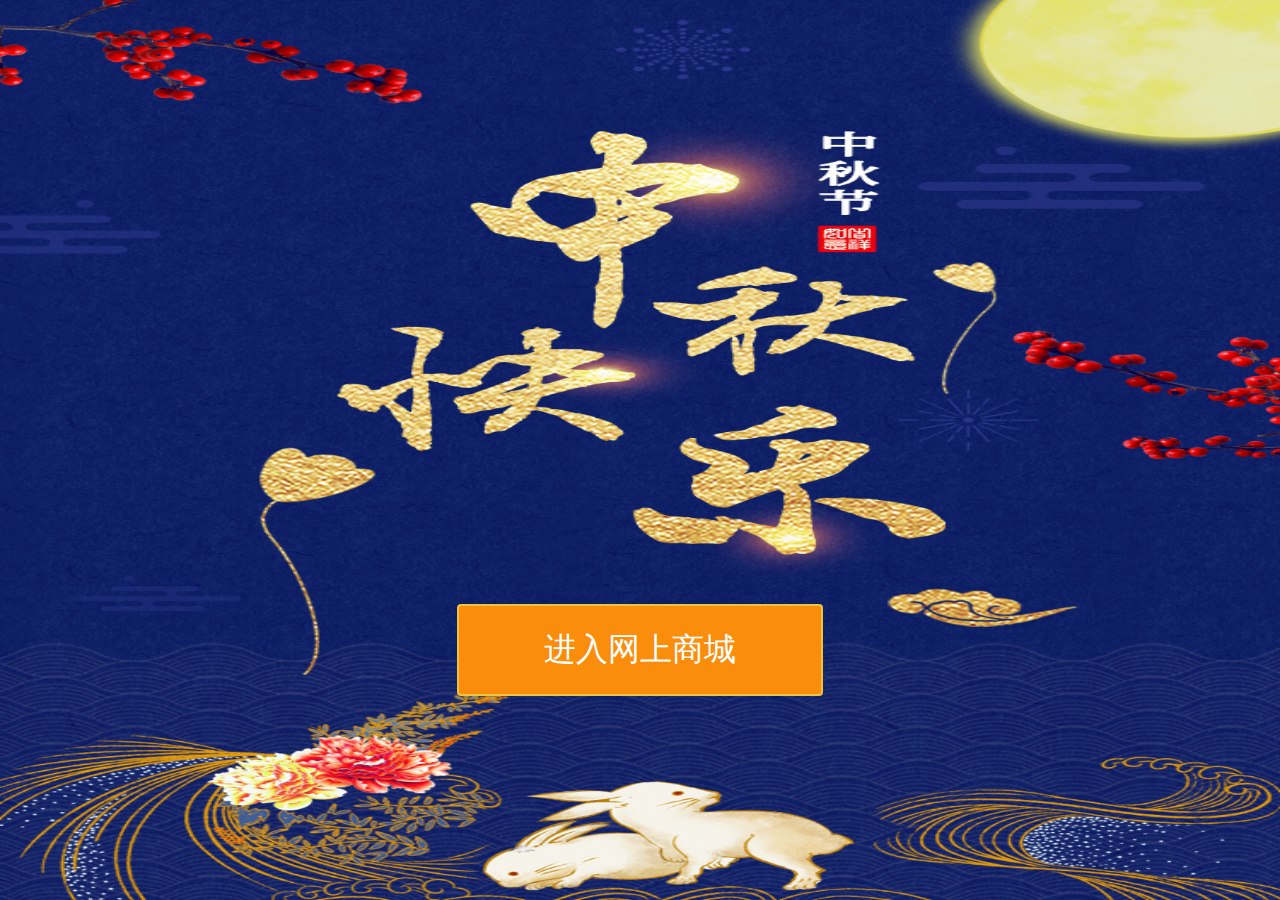
==== index.html @ decdb9ae "htrh" ====
<!DOCTYPE html>
<html lang="en">
<head>
    <meta charset="UTF-8">
    <meta name="viewport" content="width=device-width, initial-scale=1.0">
    <meta http-equiv="X-UA-Compatible" content="ie=edge">
    <title>前往商城</title>
   <link rel="stylesheet" href="css/main.css">
</head>
<body>
    <div id="index">
        <div class="btn">
            <a href="goodsList.html">
                进入网上商城
            </a>
        </div>
    </div>
</body>
<script src="js/main.js"></script>
</html>
---- css/main.css ----
* {
  margin: 0;
  padding: 0;
  list-style: none;
  text-decoration: none;
}

html,
body {
  width: 100%;
  height: 100%;
}

#index .btn, #goodsList section .con ul li, #goodsList section .con ul li .conTop {
  display: flex;
  justify-content: center;
  align-items: center;
}

#index {
  width: 100%;
  height: 100%;
  background: url(../img/indexBG.png) fixed center center;
  background-size: 100% 100%;
}

#index .btn {
  width: 3.62rem;
  height: 0.88rem;
  background: #fb8d0d;
  border-radius: 0.04rem;
  border: 0.02rem solid #ebc444;
  position: absolute;
  bottom: 2.04rem;
  left: 50%;
  transform: translateX(-50%);
}

#index .btn a {
  font-size: 0.32rem;
  font-family: PingFangSC;
  font-weight: 550;
  color: white;
}

#goodsList {
  background: url(../img/goodsListBG.png);
  background-size: 100% 100%;
  position: relative;
}

#goodsList header {
  height: 6.36rem;
}

#goodsList header .top {
  width: 2.92rem;
  height: 0.46rem;
  background: url(../img/headerBG.png) no-repeat center center;
  background-size: 100% 100%;
  position: absolute;
  top: 5.46rem;
  left: 50%;
  transform: translateX(-50%);
  text-align: center;
}

#goodsList header .top .title {
  font-size: 0.36rem;
  font-family: PingFangSC;
  font-weight: 550;
  color: white;
}

#goodsList section .con ul {
  display: flex;
  flex-wrap: wrap;
  width: 7.5rem;
  padding-left: 0.28rem;
  padding-bottom: 0.28rem;
  box-sizing: border-box;
}

#goodsList section .con ul li {
  flex-direction: column;
  width: 3.30rem;
  margin-right: 0.3rem;
  font-size: 0.30rem;
  font-family: PingFangSC;
  font-weight: 400;
  color: white;
  margin-bottom: 0.32rem;
}

#goodsList section .con ul li .conTop {
  width: 3.57rem;
  height: 3.57rem;
}

#goodsList section .con ul li .conTop img {
  width: 3.30rem;
  height: 3.30rem;
  background: #f1f8ff;
  border-radius: 4px;
}

#goodsList section .con ul li .conTiele {
  width: 3.30rem;
  text-align: center;
  font-family: PingFangSC;
  font-weight: 400;
  color: white;
  line-height: 0.4rem;
}

#goodsDetails .bg {
  width: 100%;
  height: 0.20rem;
  background: #f0f0f0;
}

#goodsDetails header img {
  width: 7.50rem;
  height: 7.50rem;
  border-radius: 0.04rem;
  border: 0.02rem solid #ebc444;
  box-sizing: border-box;
}

#goodsDetails header .title {
  height: 0.9rem;
  padding-left: 0.3rem;
  line-height: 0.9rem;
  font-size: 0.30rem;
  font-family: PingFangSC;
  font-weight: 550;
  color: #303132;
}

#goodsDetails div.con {
  padding: 0.32rem 0.3rem;
}

#goodsDetails div.con .conTop {
  display: flex;
  align-items: center;
  font-size: 0.36rem;
  font-family: PingFangSC;
  font-weight: 550;
  color: #303132;
  height: 0.5rem;
}

#goodsDetails div.con .conTop span {
  display: block;
  width: 0.06rem;
  margin-right: 0.09rem;
  height: 0.32rem;
  background: #fb8d0d;
  border-radius: 3px;
}

#goodsDetails div.con ul li {
  height: 0.74rem;
  border-bottom: 0.01rem rgba(85, 91, 123, 0.3) solid;
  font-size: 0.30rem;
  font-family: PingFangSC;
  display: flex;
}

#goodsDetails div.con ul li .left {
  width: 1.68rem;
  font-weight: 400;
  color: rgba(0, 0, 0, 0.5);
  display: flex;
  align-items: center;
}

#goodsDetails div.con ul li .right {
  color: #303132;
  display: flex;
  align-items: center;
}

#goodsDetails div.con .exchange {
  margin-top: 0.32rem;
  width: 6.90rem;
  height: 0.94rem;
  text-align: center;
  line-height: 0.94rem;
  background: #fb8d0d;
  border-radius: 4px;
  color: white;
  font-size: 0.32rem;
}

#goodsExchange .con {
  padding: 0.32rem 0.3rem;
}

#goodsExchange .con ul li {
  height: 1.64rem;
  font-size: 0.3rem;
  border-bottom: 0.01rem rgba(85, 91, 123, 0.3) solid;
}

#goodsExchange .con ul li .top {
  font-weight: 500;
  line-height: 0.8rem;
  color: #303132;
}

#goodsExchange .con ul li .btm {
  font-weight: 400;
  color: #303132;
}

#goodsExchange .con ul li .btm input {
  height: 0.8rem;
  width: 6.9rem;
  font-size: 0.3rem;
  border: 0px;
  outline: none;
}

#goodsExchange .con ul li .btm input::-webkit-input-placeholder {
  color: rgba(0, 0, 0, 0.25);
}

#goodsExchange .con .submit {
  margin-top: 0.32rem;
  width: 6.90rem;
  height: 0.94rem;
  text-align: center;
  line-height: 0.94rem;
  background: #fb8d0d;
  border-radius: 4px;
  color: white;
  font-size: 0.32rem;
}
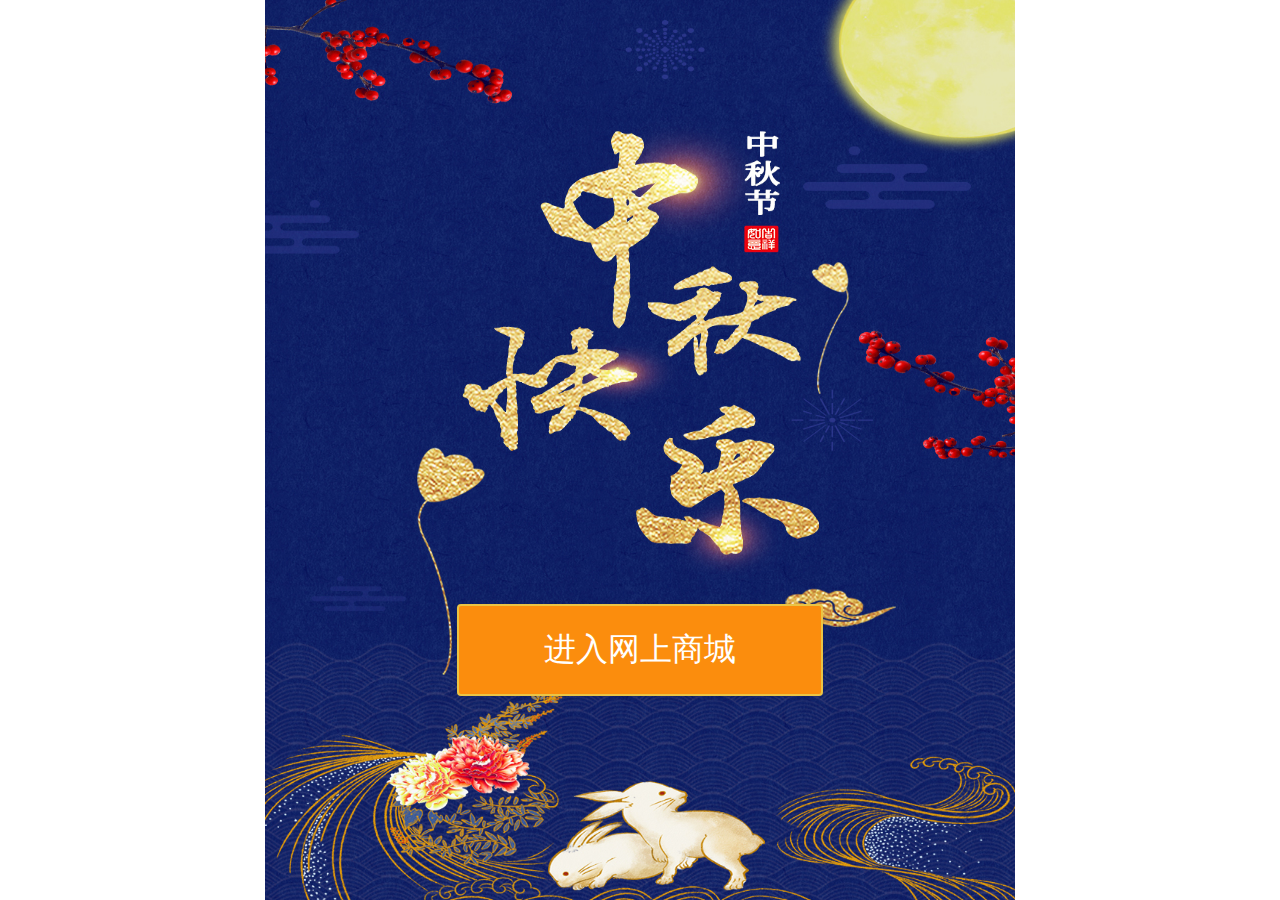
==== commit f87fd5d1: "图34t" ====
--- a/index.html
+++ b/index.html
@@ -2,7 +2,7 @@
 <html lang="en">
 <head>
     <meta charset="UTF-8">
-    <meta name="viewport" content="width=device-width, initial-scale=1.0">
+    <meta name="viewport" content="width=device-width,initial-scale=1,minimum-scale=1,maximum-scale=1,user-scalable=no" />
     <meta http-equiv="X-UA-Compatible" content="ie=edge">
     <title>前往商城</title>
    <link rel="stylesheet" href="css/main.css">
--- a/css/main.css
+++ b/css/main.css
@@ -1,240 +1 @@
-* {
-  margin: 0;
-  padding: 0;
-  list-style: none;
-  text-decoration: none;
-}
-
-html,
-body {
-  width: 100%;
-  height: 100%;
-}
-
-#index .btn, #goodsList section .con ul li, #goodsList section .con ul li .conTop {
-  display: flex;
-  justify-content: center;
-  align-items: center;
-}
-
-#index {
-  width: 100%;
-  height: 100%;
-  background: url(../img/indexBG.png) fixed center center;
-  background-size: 100% 100%;
-}
-
-#index .btn {
-  width: 3.62rem;
-  height: 0.88rem;
-  background: #fb8d0d;
-  border-radius: 0.04rem;
-  border: 0.02rem solid #ebc444;
-  position: absolute;
-  bottom: 2.04rem;
-  left: 50%;
-  transform: translateX(-50%);
-}
-
-#index .btn a {
-  font-size: 0.32rem;
-  font-family: PingFangSC;
-  font-weight: 550;
-  color: white;
-}
-
-#goodsList {
-  background: url(../img/goodsListBG.png);
-  background-size: 100% 100%;
-  position: relative;
-}
-
-#goodsList header {
-  height: 6.36rem;
-}
-
-#goodsList header .top {
-  width: 2.92rem;
-  height: 0.46rem;
-  background: url(../img/headerBG.png) no-repeat center center;
-  background-size: 100% 100%;
-  position: absolute;
-  top: 5.46rem;
-  left: 50%;
-  transform: translateX(-50%);
-  text-align: center;
-}
-
-#goodsList header .top .title {
-  font-size: 0.36rem;
-  font-family: PingFangSC;
-  font-weight: 550;
-  color: white;
-}
-
-#goodsList section .con ul {
-  display: flex;
-  flex-wrap: wrap;
-  width: 7.5rem;
-  padding-left: 0.28rem;
-  padding-bottom: 0.28rem;
-  box-sizing: border-box;
-}
-
-#goodsList section .con ul li {
-  flex-direction: column;
-  width: 3.30rem;
-  margin-right: 0.3rem;
-  font-size: 0.30rem;
-  font-family: PingFangSC;
-  font-weight: 400;
-  color: white;
-  margin-bottom: 0.32rem;
-}
-
-#goodsList section .con ul li .conTop {
-  width: 3.57rem;
-  height: 3.57rem;
-}
-
-#goodsList section .con ul li .conTop img {
-  width: 3.30rem;
-  height: 3.30rem;
-  background: #f1f8ff;
-  border-radius: 4px;
-}
-
-#goodsList section .con ul li .conTiele {
-  width: 3.30rem;
-  text-align: center;
-  font-family: PingFangSC;
-  font-weight: 400;
-  color: white;
-  line-height: 0.4rem;
-}
-
-#goodsDetails .bg {
-  width: 100%;
-  height: 0.20rem;
-  background: #f0f0f0;
-}
-
-#goodsDetails header img {
-  width: 7.50rem;
-  height: 7.50rem;
-  border-radius: 0.04rem;
-  border: 0.02rem solid #ebc444;
-  box-sizing: border-box;
-}
-
-#goodsDetails header .title {
-  height: 0.9rem;
-  padding-left: 0.3rem;
-  line-height: 0.9rem;
-  font-size: 0.30rem;
-  font-family: PingFangSC;
-  font-weight: 550;
-  color: #303132;
-}
-
-#goodsDetails div.con {
-  padding: 0.32rem 0.3rem;
-}
-
-#goodsDetails div.con .conTop {
-  display: flex;
-  align-items: center;
-  font-size: 0.36rem;
-  font-family: PingFangSC;
-  font-weight: 550;
-  color: #303132;
-  height: 0.5rem;
-}
-
-#goodsDetails div.con .conTop span {
-  display: block;
-  width: 0.06rem;
-  margin-right: 0.09rem;
-  height: 0.32rem;
-  background: #fb8d0d;
-  border-radius: 3px;
-}
-
-#goodsDetails div.con ul li {
-  height: 0.74rem;
-  border-bottom: 0.01rem rgba(85, 91, 123, 0.3) solid;
-  font-size: 0.30rem;
-  font-family: PingFangSC;
-  display: flex;
-}
-
-#goodsDetails div.con ul li .left {
-  width: 1.68rem;
-  font-weight: 400;
-  color: rgba(0, 0, 0, 0.5);
-  display: flex;
-  align-items: center;
-}
-
-#goodsDetails div.con ul li .right {
-  color: #303132;
-  display: flex;
-  align-items: center;
-}
-
-#goodsDetails div.con .exchange {
-  margin-top: 0.32rem;
-  width: 6.90rem;
-  height: 0.94rem;
-  text-align: center;
-  line-height: 0.94rem;
-  background: #fb8d0d;
-  border-radius: 4px;
-  color: white;
-  font-size: 0.32rem;
-}
-
-#goodsExchange .con {
-  padding: 0.32rem 0.3rem;
-}
-
-#goodsExchange .con ul li {
-  height: 1.64rem;
-  font-size: 0.3rem;
-  border-bottom: 0.01rem rgba(85, 91, 123, 0.3) solid;
-}
-
-#goodsExchange .con ul li .top {
-  font-weight: 500;
-  line-height: 0.8rem;
-  color: #303132;
-}
-
-#goodsExchange .con ul li .btm {
-  font-weight: 400;
-  color: #303132;
-}
-
-#goodsExchange .con ul li .btm input {
-  height: 0.8rem;
-  width: 6.9rem;
-  font-size: 0.3rem;
-  border: 0px;
-  outline: none;
-}
-
-#goodsExchange .con ul li .btm input::-webkit-input-placeholder {
-  color: rgba(0, 0, 0, 0.25);
-}
-
-#goodsExchange .con .submit {
-  margin-top: 0.32rem;
-  width: 6.90rem;
-  height: 0.94rem;
-  text-align: center;
-  line-height: 0.94rem;
-  background: #fb8d0d;
-  border-radius: 4px;
-  color: white;
-  font-size: 0.32rem;
-}
+*{margin:0;padding:0;list-style:none;text-decoration:none}html,body{width:100%;height:100%;background:white}#index .btn,#goodsList section .con ul li,#goodsList section .con ul li .conTop{display:flex;justify-content:center;align-items:center}.hide{display:none !important}#index{width:7.5rem;margin:auto;height:100%;background:url(../img/indexBG.png) no-repeat center center;background-size:100% 100%}#index .btn{width:3.62rem;height:0.88rem;background:#fb8d0d;border-radius:0.04rem;border:0.02rem solid #ebc444;position:absolute;bottom:2.04rem;left:50%;transform:translateX(-50%)}#index .btn a{font-size:0.32rem;font-family:PingFangSC;font-weight:550;color:#fff}#goodsList{background:url(../img/goodsListBG.png);background-size:100% 100%;position:relative;width:7.5rem;margin:auto}#goodsList header{height:6.36rem}#goodsList header .top{width:2.92rem;height:0.46rem;background:url(../img/headerBG.png) no-repeat center center;background-size:100% 100%;position:absolute;top:5.46rem;left:50%;transform:translateX(-50%);text-align:center}#goodsList header .top .title{font-size:0.36rem;font-family:PingFangSC;font-weight:550;color:#fff}#goodsList section{width:7.5rem;margin:auto}#goodsList section .con ul{display:flex;flex-wrap:wrap;width:7.5rem;padding-left:0.28rem;padding-bottom:0.28rem;box-sizing:border-box}#goodsList section .con ul li{flex-direction:column;width:3.30rem;margin-right:0.3rem;font-size:0.30rem;font-family:PingFangSC;font-weight:400;color:#fff;margin-bottom:0.32rem}#goodsList section .con ul li .conTop{width:3.57rem;height:3.57rem}#goodsList section .con ul li .conTop img{width:3.30rem;height:3.30rem;background:#f1f8ff;border-radius:4px}#goodsList section .con ul li .conTiele{width:3.30rem;text-align:center;font-family:PingFangSC;font-weight:400;color:#fff;line-height:0.4rem}#goodsDetails{width:7.5rem;margin:auto}#goodsDetails .bg{width:100%;height:0.20rem;background:#f0f0f0}#goodsDetails header img{width:7.50rem;height:7.50rem;border-radius:0.04rem;box-sizing:border-box;display:block}#goodsDetails header .title{height:0.9rem;line-height:0.9rem;padding-left:0.3rem;font-size:0.30rem;font-family:PingFangSC;font-weight:550;color:#303132}#goodsDetails div.con{padding:0.32rem 0.3rem}#goodsDetails div.con .conTop{display:flex;align-items:center;font-size:0.36rem;font-family:PingFangSC;font-weight:550;color:#303132;height:0.5rem}#goodsDetails div.con .conTop span{display:block;width:0.06rem;margin-right:0.09rem;height:0.32rem;background:#fb8d0d;border-radius:3px}#goodsDetails div.con ul li{height:0.74rem;border-bottom:0.01rem rgba(85,91,123,0.3) solid;font-size:0.30rem;font-family:PingFangSC;display:flex}#goodsDetails div.con ul li .left{width:1.68rem;font-weight:400;color:rgba(0,0,0,0.5);display:flex;align-items:center}#goodsDetails div.con ul li .right{color:#303132;display:flex;align-items:center}#goodsDetails div.con .exchange{margin-top:0.32rem;width:6.90rem;height:0.94rem;text-align:center;line-height:0.94rem;background:#fb8d0d;border-radius:4px;color:#fff;font-size:0.32rem}#goodsExchange{width:7.5rem;margin:auto}#goodsExchange #total{padding:0.2rem 0.4rem;background:rgba(0,0,0,0.6);position:fixed;top:50%;left:50%;font-size:0.27rem;transform:translate(-50%, -50%);color:white;letter-spacing:0.04rem;border-radius:5%}#goodsExchange .con{padding:0.32rem 0.3rem}#goodsExchange .con ul li{height:1.64rem;font-size:0.3rem;border-bottom:0.01rem rgba(85,91,123,0.3) solid}#goodsExchange .con ul li .top{font-weight:500;line-height:0.8rem;color:#303132}#goodsExchange .con ul li .btm{font-weight:400;color:#303132}#goodsExchange .con ul li .btm input{height:0.8rem;width:6.9rem;font-size:0.3rem;border:0px;outline:none}#goodsExchange .con ul li .btm input::-webkit-input-placeholder{color:rgba(0,0,0,0.25)}#goodsExchange .con ul .location .btm .iptRight{text-align:right}#goodsExchange .con .submit{margin-top:0.32rem;width:6.90rem;height:0.94rem;text-align:center;line-height:0.94rem;background:#fb8d0d;border-radius:4px;color:#fff;font-size:0.32rem}
